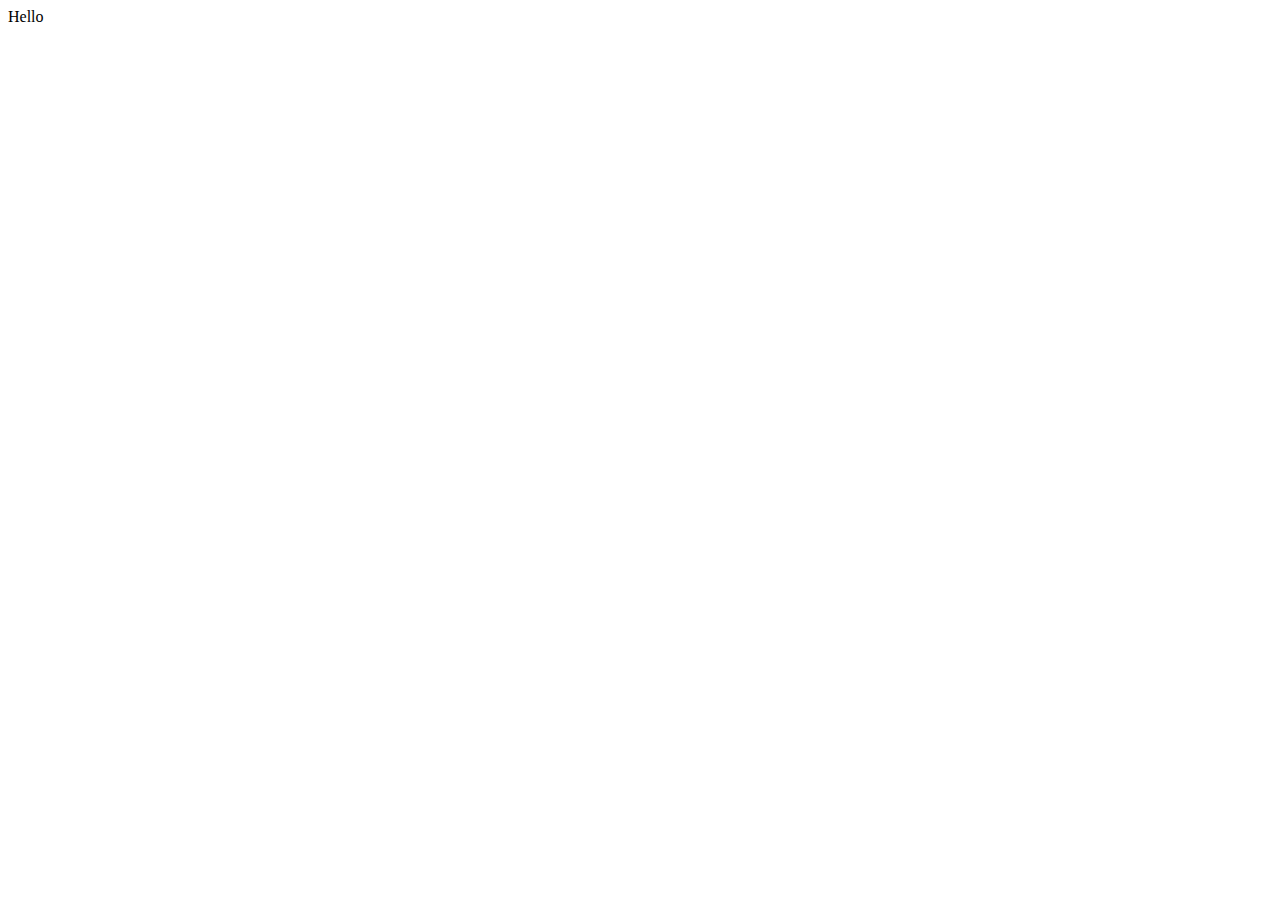
==== Week1/index.html @ 7816925a "Init project" ====
<!doctype html>
<html lang="en">
<head>
    <meta charset="UTF-8">
    <meta name="viewport"
          content="width=device-width, user-scalable=no, initial-scale=1.0, maximum-scale=1.0, minimum-scale=1.0">
    <meta http-equiv="X-UA-Compatible" content="ie=edge">
    <title>Weeek1</title>
</head>
<body>
    <div class="wrapper">Hello</div>

    <script src="js/script.js"></script>
</body>
</html>
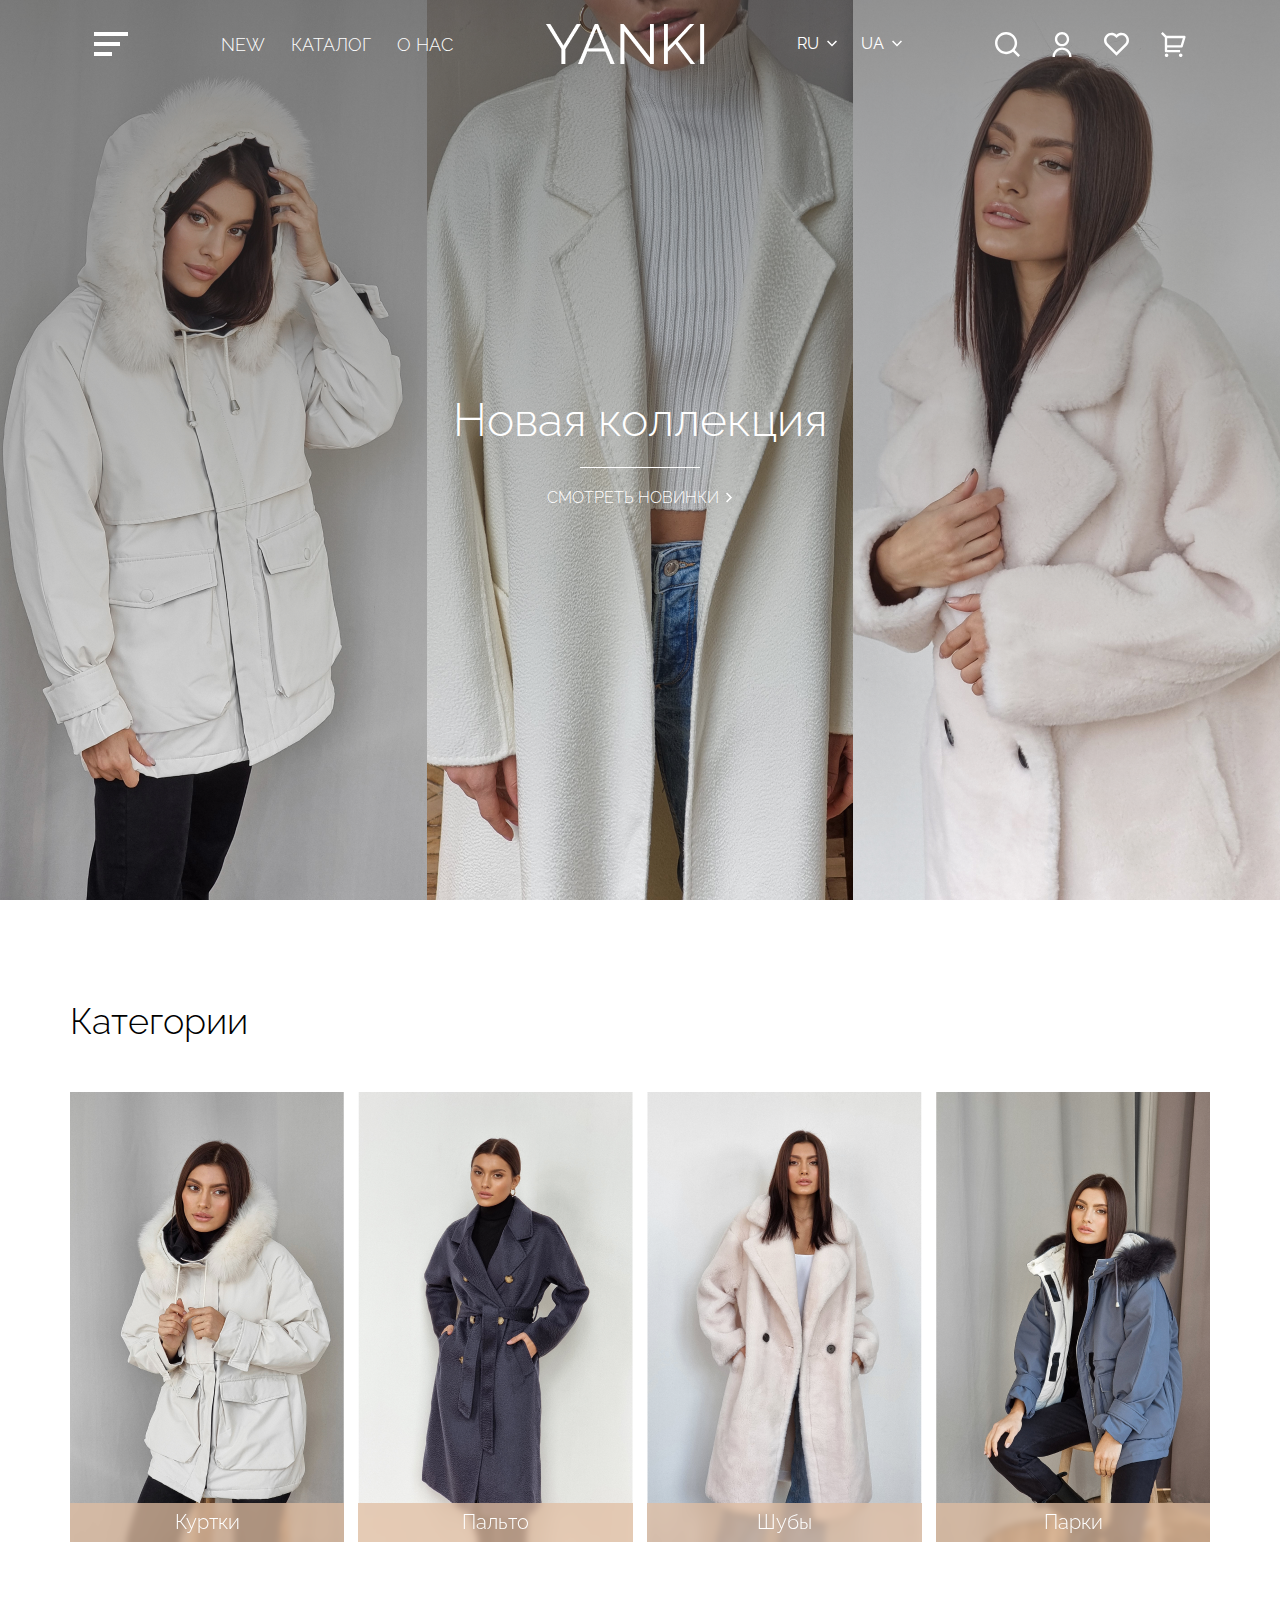
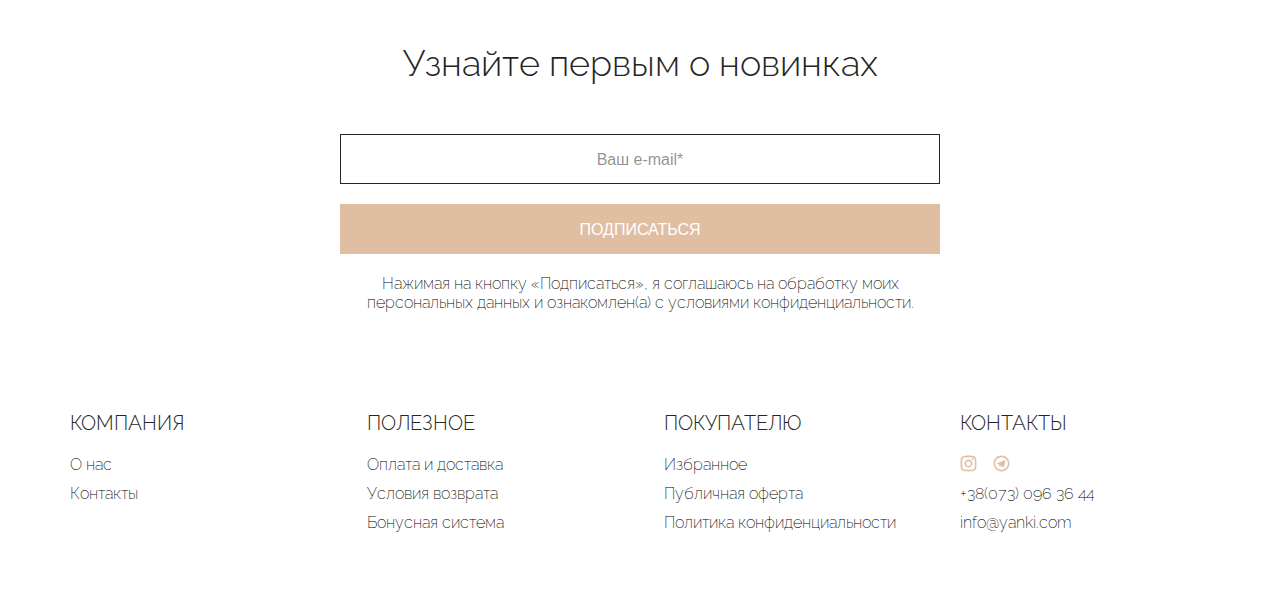
==== commit 59d24071: "Created main page" ====
--- a/Week1/index.html
+++ b/Week1/index.html
@@ -5,11 +5,116 @@
     <meta name="viewport"
           content="width=device-width, user-scalable=no, initial-scale=1.0, maximum-scale=1.0, minimum-scale=1.0">
     <meta http-equiv="X-UA-Compatible" content="ie=edge">
+    <link href='https://fonts.googleapis.com/css?family=Raleway:300' rel='stylesheet'>
+    <link rel="stylesheet" href="scss/style.css">
     <title>Weeek1</title>
 </head>
 <body>
-    <div class="wrapper">Hello</div>
-
+    <div class="wrapper">
+        <header class="header">
+            <div class="header__container _container">
+                <img src="img/menu-icon.svg" alt="icon">
+                <div class="header__container__catalog">
+                    <div class="header__container__catalog__item">NEW</div>
+                    <div class="header__container__catalog__item">КАТАЛОГ</div>
+                    <div class="header__container__catalog__item">О НАС</div>
+                </div>
+                <div class="header__container__logo">
+                    <img src="img/YANKI.png" alt="">
+                </div>
+                <div class="header__container__languages">
+                    <div class="header__container__languages__item select">
+                        <div class="select__text">RU</div>
+                        <img src="img/down-arrow.svg" class="select__svg" alt=""/>
+                    </div>
+                    <div class="header__container__languages__item select">
+                        <div class="select__text">UA</div>
+                        <img src="img/down-arrow.svg" class="select__svg" alt=""/>
+                    </div>
+                </div>
+                <div class="header__container__icons">
+                    <img src="img/search-icon.svg" alt="">
+                    <img src="img/person-icon.svg" alt="">
+                    <img src="img/heart-icon.svg" alt="">
+                    <img src="img/shop-icon.svg" alt="">
+                </div>
+            </div>
+        </header>
+        <main class="main">
+            <div class="main-block__image _ibg">
+                <img src="img/Yanki%20(51)%201.png" alt=""/>
+                <img src="img/Yanki%20(51)%202.png" alt=""/>
+                <img src="img/Yanki%20(51)%203.png" alt=""/>
+            </div>
+            <div class="main-block__preview _container">
+                <div class="main-block__preview__title">Новая коллекция</div>
+                <div class="main-block__preview__line"></div>
+                <div class="main-block__preview__subtitle">
+                    <div class="main-block__preview__subtitle__text">СМОТРЕТЬ НОВИНКИ</div>
+                    <img src="img/right-arrow.svg" alt="" class="main-block__preview__subtitle__icon"></img>
+                </div>
+            </div>
+            <div class="main-block__categories _container">
+                <div class="main-block__categories__title">Категории</div>
+                <div class="main-block__categories__photos">
+                    <div class="main-block__categories__photos__item">
+                        <img src="img/Rectangle%2011.png" class="main-block__categories__photos__item__photo"></img>
+                        <div class="main-block__categories__photos__item__subtitle">Куртки</div>
+                    </div>
+                    <div class="main-block__categories__photos__item">
+                        <img src="img/Rectangle%2010.png" class="main-block__categories__photos__item__photo"></img>
+                        <div class="main-block__categories__photos__item__subtitle">Пальто</div>
+                    </div>
+                    <div class="main-block__categories__photos__item">
+                        <img src="img/Rectangle%207.png" class="main-block__categories__photos__item__photo"></img>
+                        <div class="main-block__categories__photos__item__subtitle">Шубы</div>
+                    </div>
+                    <div class="main-block__categories__photos__item">
+                        <img src="img/Rectangle%209.png" class="main-block__categories__photos__item__photo"></img>
+                        <div class="main-block__categories__photos__item__subtitle">Парки</div>
+                    </div>
+                </div>
+            </div>
+            <div class="main-block__news _container">
+                <div class="main-block__news__title">Узнайте  первым о новинках</div>
+                <div class="main-block__news__control">
+                    <button class="main-block__news_control__button button__while">Ваш e-mail*</button>
+                    <button class="main-block__news_control__button button__orange">ПОДПИСАТЬСЯ</button>
+                </div>
+                <div class="main-block__news__subtitle">Нажимая на кнопку «Подписаться», я соглашаюсь на обработку моих персональных данных и ознакомлен(а) с условиями конфиденциальности.</div>
+            </div>
+        </main>
+        <footer class="footer _container">
+            <div class="footer__block">
+                <div class="footer__block_col">
+                    <div class="footer__block_col__title">КОМПАНИЯ</div>
+                    <div class="footer__block_col__content">О нас</div>
+                    <div class="footer__block_col__content">Контакты</div>
+                </div>
+                <div class="footer__block_col">
+                    <div class="footer__block_col__title">ПОЛЕЗНОЕ</div>
+                    <div class="footer__block_col__content">Оплата и доставка</div>
+                    <div class="footer__block_col__content">Условия возврата</div>
+                    <div class="footer__block_col__content">Бонусная система</div>
+                </div>
+                <div class="footer__block_col">
+                    <div class="footer__block_col__title">ПОКУПАТЕЛЮ</div>
+                    <div class="footer__block_col__content">Избранное</div>
+                    <div class="footer__block_col__content">Публичная оферта</div>
+                    <div class="footer__block_col__content">Политика конфиденциальности</div>
+                </div>
+                <div class="footer__block_col">
+                    <div class="footer__block_col__title">КОНТАКТЫ</div>
+                    <div class="footer__block_col__content">
+                        <img src="img/instagram.svg" class="footer__block_col__content__icon" alt=""/>
+                        <img src="img/telegram.svg" class="footer__block_col__content__icon" alt=""/>
+                    </div>
+                    <div class="footer__block_col__content">+38(073) 096 36 44</div>
+                    <div class="footer__block_col__content">info@yanki.com</div>
+                </div>
+            </div>
+        </footer>
+    </div>
     <script src="js/script.js"></script>
 </body>
 </html>--- a/Week1/scss/style.css
+++ b/Week1/scss/style.css
@@ -0,0 +1,238 @@
+*,
+*::before,
+*::after {
+  padding: 0;
+  margin: 0;
+  border: 0;
+  box-sizing: border-box;
+}
+
+a {
+  text-decoration: 0;
+}
+
+ul, ol, li {
+  list-style: none;
+}
+
+img {
+  vertical-align: top;
+}
+
+h1, h2, h3, h4, h5, h6 {
+  font-weight: inherit;
+  font-size: inherit;
+}
+
+html, body {
+  height: 100%;
+  line-height: 1;
+  font-size: 16px;
+  color: #000;
+  font-family: Raleway;
+}
+
+.wrapper {
+  min-height: 100%;
+  overflow: hidden;
+}
+
+._container {
+  max-width: 1140px;
+  margin: 0 auto;
+}
+
+.header {
+  position: absolute;
+  width: 100%;
+  left: 0;
+  right: 0;
+  z-index: 20;
+}
+.header__container {
+  min-height: 88px;
+  padding: 24px;
+  display: flex;
+  justify-content: space-between;
+  align-items: center;
+}
+.header__container__catalog {
+  display: flex;
+  gap: 26px;
+}
+.header__container__catalog__item {
+  font-weight: 300;
+  font-size: 18px;
+  line-height: 21px;
+  color: #FFFFFF;
+}
+.header__container__languages {
+  display: flex;
+  gap: 24px;
+}
+.header__container__icons {
+  display: flex;
+  gap: 32px;
+}
+
+.select {
+  display: flex;
+  color: #FFFFFF;
+}
+.select .select__text {
+  margin-right: 8px;
+}
+.main .main-block__image._ibg img {
+  width: 33.33%;
+  height: 900px;
+  object-fit: cover;
+}
+.main .main-block__image {
+  width: 100%;
+  display: flex;
+  position: absolute;
+  z-index: -1;
+}
+.main .main-block__preview {
+  position: relative;
+  color: #FFFFFF;
+  display: flex;
+  flex-direction: column;
+  align-items: center;
+  padding: 393px 0;
+}
+.main .main-block__preview__title {
+  font-style: normal;
+  font-weight: 300;
+  font-size: 46px;
+  line-height: 54px;
+  text-align: center;
+  padding-bottom: 20px;
+}
+.main .main-block__preview__line {
+  width: 120px;
+  height: 1px;
+  background: #FFFFFF;
+}
+.main .main-block__preview__subtitle {
+  display: flex;
+  gap: 7px;
+  padding-top: 20px;
+}
+.main .main-block__preview__subtitle__text {
+  font-weight: 300;
+  font-size: 16px;
+  line-height: 19px;
+  color: #FFFFFF;
+}
+.main-block__categories__title {
+  padding: 100px 0 50px 0;
+  font-weight: 300;
+  font-size: 36px;
+  line-height: 42px;
+}
+.main-block__categories__photos {
+  display: flex;
+  justify-content: space-between;
+}
+.main-block__categories__photos__item {
+  height: 450px;
+  position: relative;
+}
+.main-block__categories__photos__item__subtitle {
+  position: absolute;
+  bottom: 0;
+  background: rgba(224, 190, 162, 0.75);
+  backdrop-filter: blur(3px);
+  color: #FFFFFF;
+  text-align: center;
+  padding: 8px;
+  font-weight: 300;
+  font-size: 20px;
+  line-height: 23px;
+  width: 100%;
+}
+
+.main-block__news {
+  padding-top: 100px;
+  width: 600px;
+}
+.main-block__news__title {
+  padding-bottom: 50px;
+  text-align: center;
+  width: 100%;
+  font-weight: 300;
+  font-size: 36px;
+  line-height: 42px;
+  color: #252525;
+}
+.main-block__news__control {
+  display: flex;
+  flex-direction: column;
+  gap: 20px;
+}
+.main-block__news__subtitle {
+  padding-top: 20px;
+  padding-bottom: 100px;
+  font-weight: 200;
+  font-size: 16px;
+  line-height: 19px;
+  text-align: center;
+}
+
+.button__while {
+  width: 100%;
+  background: transparent;
+  border: 0.5px solid #252525;
+  box-sizing: border-box;
+  height: 50px;
+  font-weight: 200;
+  font-size: 16px;
+  line-height: 19px;
+  text-align: center;
+  color: rgba(37, 37, 37, 0.5);
+  cursor: pointer;
+}
+
+.button__orange {
+  background: #E0BEA2;
+  width: 100%;
+  box-sizing: border-box;
+  height: 50px;
+  font-weight: 200;
+  font-size: 16px;
+  line-height: 19px;
+  text-align: center;
+  color: #FFFFFF;
+  cursor: pointer;
+}
+
+.footer {
+  padding-bottom: 74px;
+}
+.footer__block {
+  width: 100%;
+  display: flex;
+  gap: 47px;
+}
+.footer__block_col {
+  width: 250px;
+}
+.footer__block_col__title {
+  font-weight: 300;
+  font-size: 20px;
+  line-height: 23px;
+  color: #252525;
+  padding-bottom: 20px;
+}
+.footer__block_col__content {
+  padding-bottom: 10px;
+  font-weight: 200;
+  font-size: 16px;
+  line-height: 19px;
+}
+.footer__block_col__content__icon {
+  padding-right: 12px;
+}
+
+/*# sourceMappingURL=style.css.map */
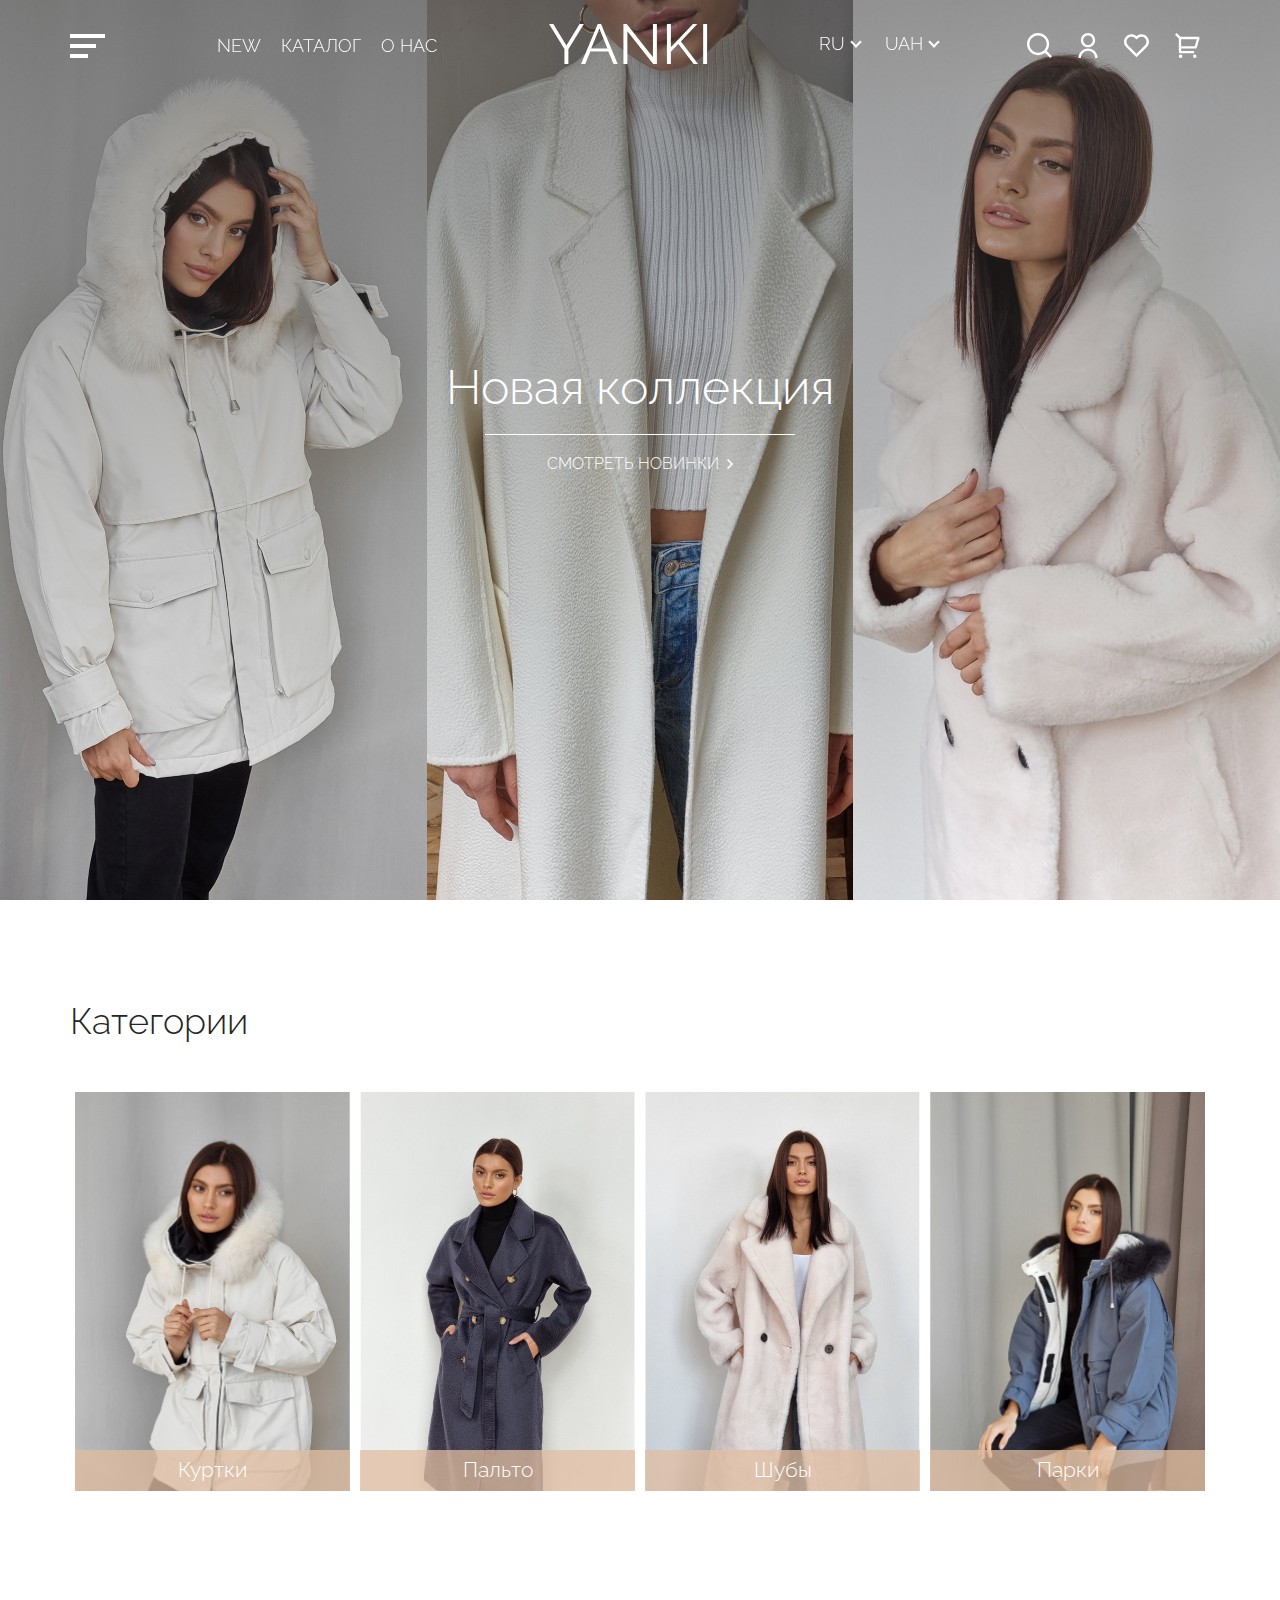
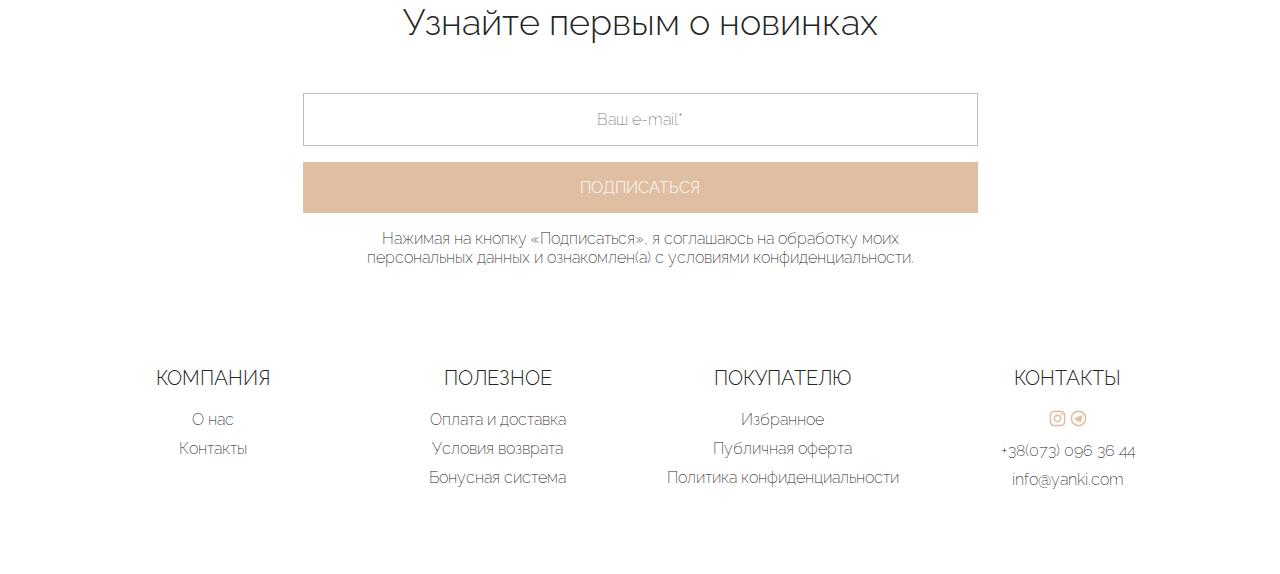
==== commit 3b200ed7: "Added new version the main page" ====
--- a/Week1/index.html
+++ b/Week1/index.html
@@ -1,120 +1,311 @@
 <!doctype html>
 <html lang="en">
 <head>
-    <meta charset="UTF-8">
-    <meta name="viewport"
-          content="width=device-width, user-scalable=no, initial-scale=1.0, maximum-scale=1.0, minimum-scale=1.0">
-    <meta http-equiv="X-UA-Compatible" content="ie=edge">
-    <link href='https://fonts.googleapis.com/css?family=Raleway:300' rel='stylesheet'>
-    <link rel="stylesheet" href="scss/style.css">
-    <title>Weeek1</title>
+  <meta charset="UTF-8">
+  <meta name="viewport"
+        content="width=device-width, user-scalable=no, initial-scale=1.0, maximum-scale=1.0, minimum-scale=1.0">
+  <meta http-equiv="X-UA-Compatible" content="ie=edge">
+  <link href='https://fonts.googleapis.com/css?family=Raleway:300' rel='stylesheet'>
+  <link rel="stylesheet" href="scss/style.css">
+  <title>Main</title>
 </head>
 <body>
-    <div class="wrapper">
-        <header class="header">
-            <div class="header__container _container">
-                <img src="img/menu-icon.svg" alt="icon">
-                <div class="header__container__catalog">
-                    <div class="header__container__catalog__item">NEW</div>
-                    <div class="header__container__catalog__item">КАТАЛОГ</div>
-                    <div class="header__container__catalog__item">О НАС</div>
-                </div>
-                <div class="header__container__logo">
-                    <img src="img/YANKI.png" alt="">
-                </div>
-                <div class="header__container__languages">
-                    <div class="header__container__languages__item select">
-                        <div class="select__text">RU</div>
-                        <img src="img/down-arrow.svg" class="select__svg" alt=""/>
+  <div class="wrapper">
+    <header class="header">
+      <nav class="header__nav">
+        <div class="container">
+          <div class="header__row">
+            <div class="header__item header__row">
+              <div class="header__burger header__burger_white"><span></span></div>
+              <div class="header__menu">
+                <div class="container">
+                  <ul class="header__list">
+                    <li>
+                      <a href="">ОПЛАТА И ДОСТАВКА</a>
+                    </li>
+                    <li>
+                      <a href="">УСЛОВИЯ ВОЗВРАТА</a>
+                    </li>
+                    <li>
+                      <a href="">КОНТАКТЫ</a>
+                    </li>
+                  </ul>
+                </div>
+              </div>
+              <div class="header__menu_mobile">
+                <div class="container">
+                  <ul class="header__list">
+                    <li>
+                      <div class="header__row">
+                        <div class="header__search">
+                          <form action="">
+                            <label>
+                              <input type="text" placeholder="Введите ваш запрос">
+                            </label>
+                          </form>
+                        </div>
+                        <div class="header__drops">
+                          <div class="dropdown__row">
+                            <div class="dropdown black">
+                              <ul class="dropdown__list">
+                                <li class="dropdown__active">RU</li>
+                                <li>UA</li>
+                                <li>EN</li>
+                              </ul>
+                            </div>
+                          </div>
+                        </div>
+                      </div>
+                    </li>
+                    <li>
+                      <a href="">
+                        <div class="header__center">
+                          <svg width="16" height="20" viewBox="0 0 16 20" fill="none" xmlns="http://www.w3.org/2000/svg">
+                            <path d="M0 20C0 17.9793 0.802719 16.0414 2.23157 14.6125C3.66042 13.1837 5.59835 12.381 7.61905 12.381C9.63974 12.381 11.5777 13.1837 13.0065 14.6125C14.4354 16.0414 15.2381 17.9793 15.2381 20H13.3333C13.3333 18.4845 12.7313 17.031 11.6597 15.9594C10.588 14.8878 9.13457 14.2857 7.61905 14.2857C6.10352 14.2857 4.65007 14.8878 3.57844 15.9594C2.5068 17.031 1.90476 18.4845 1.90476 20H0ZM7.61905 11.4286C4.4619 11.4286 1.90476 8.87143 1.90476 5.71429C1.90476 2.55714 4.4619 0 7.61905 0C10.7762 0 13.3333 2.55714 13.3333 5.71429C13.3333 8.87143 10.7762 11.4286 7.61905 11.4286ZM7.61905 9.52381C9.72381 9.52381 11.4286 7.81905 11.4286 5.71429C11.4286 3.60952 9.72381 1.90476 7.61905 1.90476C5.51428 1.90476 3.80952 3.60952 3.80952 5.71429C3.80952 7.81905 5.51428 9.52381 7.61905 9.52381Z" fill="#E0BEA2"/>
+                          </svg>
+                          <span>ЛИЧНЫЙ КАБИНЕТ</span>
+                        </div>
+                      </a>
+                    </li>
+                    <li>
+                      <a href="">NEW</a>
+                    </li>
+                    <li>
+                      <a href="catalog.html">КАТАЛОГ</a>
+                    </li>
+                    <li>
+                      <a href="">О НАС</a>
+                    </li>
+                    <li>
+                      <a href="">УСЛОВИЯ ВОЗВРАТА</a>
+                    </li>
+                    <li>
+                      <a href="">КОНТАКТЫ</a>
+                    </li>
+                  </ul>
+                  <div class="header__contacts">
+                    <div class="header__contact">
+                      <svg width="17" height="17" viewBox="0 0 17 17" fill="none" xmlns="http://www.w3.org/2000/svg">
+                        <path d="M8.50016 6.12492C7.87027 6.12492 7.26618 6.37514 6.82078 6.82054C6.37539 7.26594 6.12516 7.87003 6.12516 8.49992C6.12516 9.12981 6.37539 9.7339 6.82078 10.1793C7.26618 10.6247 7.87027 10.8749 8.50016 10.8749C9.13005 10.8749 9.73414 10.6247 10.1795 10.1793C10.6249 9.7339 10.8752 9.12981 10.8752 8.49992C10.8752 7.87003 10.6249 7.26594 10.1795 6.82054C9.73414 6.37514 9.13005 6.12492 8.50016 6.12492ZM8.50016 4.54159C9.54998 4.54159 10.5568 4.95862 11.2991 5.70095C12.0415 6.44329 12.4585 7.4501 12.4585 8.49992C12.4585 9.54974 12.0415 10.5566 11.2991 11.2989C10.5568 12.0412 9.54998 12.4583 8.50016 12.4583C7.45035 12.4583 6.44353 12.0412 5.7012 11.2989C4.95887 10.5566 4.54183 9.54974 4.54183 8.49992C4.54183 7.4501 4.95887 6.44329 5.7012 5.70095C6.44353 4.95862 7.45035 4.54159 8.50016 4.54159ZM13.646 4.34367C13.646 4.60612 13.5417 4.85783 13.3562 5.04341C13.1706 5.22899 12.9189 5.33325 12.6564 5.33325C12.394 5.33325 12.1423 5.22899 11.9567 5.04341C11.7711 4.85783 11.6668 4.60612 11.6668 4.34367C11.6668 4.08122 11.7711 3.82951 11.9567 3.64393C12.1423 3.45834 12.394 3.35409 12.6564 3.35409C12.9189 3.35409 13.1706 3.45834 13.3562 3.64393C13.5417 3.82951 13.646 4.08122 13.646 4.34367ZM8.50016 2.16659C6.54158 2.16659 6.22175 2.17213 5.31054 2.2125C4.68987 2.24179 4.27345 2.32492 3.88712 2.47534C3.54354 2.60834 3.29575 2.76746 3.03212 3.03188C2.78434 3.27128 2.59382 3.56355 2.47479 3.88688C2.32437 4.27479 2.24125 4.69042 2.21275 5.31029C2.17158 6.18429 2.16683 6.48988 2.16683 8.49992C2.16683 10.4585 2.17237 10.7783 2.21275 11.6895C2.24204 12.3094 2.32516 12.7266 2.47479 13.1122C2.60937 13.4565 2.7677 13.7043 3.03054 13.9672C3.29733 14.2332 3.54512 14.3923 3.88554 14.5237C4.27662 14.6749 4.69304 14.7588 5.31054 14.7873C6.18454 14.8285 6.49012 14.8333 8.50016 14.8333C10.4587 14.8333 10.7786 14.8277 11.6898 14.7873C12.3089 14.758 12.7261 14.6749 13.1124 14.5253C13.4552 14.3915 13.7046 14.2324 13.9674 13.9695C14.2342 13.7028 14.3933 13.455 14.5247 13.1145C14.6752 12.7243 14.7591 12.307 14.7876 11.6895C14.8287 10.8155 14.8335 10.51 14.8335 8.49992C14.8335 6.54134 14.828 6.2215 14.7876 5.31029C14.7583 4.69121 14.6752 4.27321 14.5247 3.88688C14.4054 3.56388 14.2153 3.27172 13.9682 3.03188C13.7289 2.78396 13.4366 2.59343 13.1132 2.47454C12.7253 2.32413 12.3089 2.241 11.6898 2.2125C10.8158 2.17134 10.5102 2.16659 8.50016 2.16659ZM8.50016 0.583252C10.6511 0.583252 10.9195 0.591169 11.7634 0.630752C12.6065 0.670335 13.1805 0.802544 13.6856 0.998877C14.2081 1.19996 14.6482 1.47229 15.0884 1.91167C15.491 2.30742 15.8025 2.78613 16.0012 3.3145C16.1967 3.81879 16.3297 4.39354 16.3693 5.23667C16.4065 6.08059 16.4168 6.34896 16.4168 8.49992C16.4168 10.6509 16.4089 10.9193 16.3693 11.7632C16.3297 12.6063 16.1967 13.1803 16.0012 13.6853C15.803 14.214 15.4915 14.6928 15.0884 15.0882C14.6926 15.4906 14.2139 15.8021 13.6856 16.001C13.1813 16.1965 12.6065 16.3295 11.7634 16.3691C10.9195 16.4063 10.6511 16.4166 8.50016 16.4166C6.34921 16.4166 6.08083 16.4087 5.23691 16.3691C4.39379 16.3295 3.81983 16.1965 3.31475 16.001C2.78617 15.8026 2.30737 15.4911 1.91191 15.0882C1.50928 14.6925 1.19778 14.2137 0.999121 13.6853C0.802788 13.181 0.670579 12.6063 0.630996 11.7632C0.593788 10.9193 0.583496 10.6509 0.583496 8.49992C0.583496 6.34896 0.591413 6.08059 0.630996 5.23667C0.670579 4.39275 0.802788 3.81959 0.999121 3.3145C1.19722 2.78581 1.5088 2.30696 1.91191 1.91167C2.30749 1.50889 2.78625 1.19737 3.31475 0.998877C3.81983 0.802544 4.393 0.670335 5.23691 0.630752C6.08083 0.593544 6.34921 0.583252 8.50016 0.583252Z" fill="#E0BEA2"/>
+                      </svg>
+                      <svg width="17" height="17" viewBox="0 0 17 17" fill="none" xmlns="http://www.w3.org/2000/svg">
+                        <path d="M8.49968 14.8335C10.1794 14.8335 11.7903 14.1662 12.978 12.9785C14.1657 11.7908 14.833 10.1799 14.833 8.50016C14.833 6.82046 14.1657 5.20955 12.978 4.02182C11.7903 2.83409 10.1794 2.16683 8.49968 2.16683C6.81997 2.16683 5.20906 2.83409 4.02133 4.02182C2.8336 5.20955 2.16634 6.82046 2.16634 8.50016C2.16634 10.1799 2.8336 11.7908 4.02133 12.9785C5.20906 14.1662 6.81997 14.8335 8.49968 14.8335ZM8.49968 16.4168C4.1273 16.4168 0.583008 12.8725 0.583008 8.50016C0.583008 4.12779 4.1273 0.583496 8.49968 0.583496C12.8721 0.583496 16.4163 4.12779 16.4163 8.50016C16.4163 12.8725 12.8721 16.4168 8.49968 16.4168ZM6.03759 9.42641L4.06001 8.8097C3.63251 8.67908 3.63013 8.38458 4.1558 8.1732L11.8611 5.19654C12.3084 5.01446 12.5617 5.24483 12.4168 5.82195L11.1051 12.0128C11.0132 12.4537 10.748 12.559 10.3799 12.3556L8.36034 10.8609L7.41905 11.7697C7.32247 11.8632 7.24409 11.9431 7.09526 11.9629C6.94722 11.9835 6.8253 11.9392 6.73584 11.6937L6.04709 9.42087L6.03759 9.42641Z" fill="#E0BEA2"/>
+                      </svg>
+
                     </div>
-                    <div class="header__container__languages__item select">
-                        <div class="select__text">UA</div>
-                        <img src="img/down-arrow.svg" class="select__svg" alt=""/>
+                    <div class="header__contact">+38(073) 096 36 44</div>
+                    <div class="header__contact">info@yanki.com</div>
+                  </div>
+                </div>
+              </div>
+              <div class="header__item header__drops header__text header__show pointer">
+                <div class="dropdown__row">
+                  <div class="dropdown white">
+                    <ul class="dropdown__list">
+                      <li class="dropdown__active">RU</li>
+                      <li>UA</li>
+                      <li>EN</li>
+                    </ul>
+                  </div>
+                </div>
+              </div>
+            </div>
+            <div class="header__item header__row header__hide">
+              <div class="header__item header__text">
+                <a class="header__link" href="">NEW</a>
+              </div>
+              <div class="header__item header__text">
+                <a class="header__link" href="catalog.html">Каталог</a>
+              </div>
+              <div class="header__item header__text">
+                <a class="header__link" href="">О нас</a>
+              </div>
+            </div>
+            <div class="header__item">
+              <svg width="159" height="40" viewBox="0 0 159 40" fill="none" xmlns="http://www.w3.org/2000/svg">
+                <path d="M4.33803 0L17.4085 21.5211L30.5915 0H34.8732L19.3803 25.1268V40H15.4366V25.0141L0 0H4.33803Z" fill="white"/>
+                <path d="M48.7474 0H52.0713L68.691 40H64.522L59.3389 27.493H41.3671L36.2403 40H32.015L48.7474 0ZM58.4375 24.3944L50.3812 4.61972L42.2121 24.3944H58.4375Z" fill="white"/>
+                <path d="M78.3688 7.26761V40H74.4252V0H77.6928L103.946 33.3521V0.0563369H107.89V40H104.228L78.3688 7.26761Z" fill="white"/>
+                <path d="M117.944 40V0.0563369H121.888V23.2676L143.916 0H148.254L131.916 17.5775L149.099 40H144.648L129.381 19.9437L121.888 27.7183V40H117.944Z" fill="white"/>
+                <path d="M154.146 40V0H158.089V40H154.146Z" fill="white"/>
+              </svg>
+            </div>
+            <div class="header__item header__hide">
+              <div class="header__row">
+                <div class="header__item header__drops header__text pointer">
+                  <div class="dropdown__row">
+                    <div class="dropdown white">
+                      <ul class="dropdown__list">
+                        <li class="dropdown__active">RU</li>
+                        <li>UA</li>
+                        <li>EN</li>
+                      </ul>
                     </div>
-                </div>
-                <div class="header__container__icons">
-                    <img src="img/search-icon.svg" alt="">
-                    <img src="img/person-icon.svg" alt="">
-                    <img src="img/heart-icon.svg" alt="">
-                    <img src="img/shop-icon.svg" alt="">
-                </div>
-            </div>
-        </header>
-        <main class="main">
-            <div class="main-block__image _ibg">
-                <img src="img/Yanki%20(51)%201.png" alt=""/>
-                <img src="img/Yanki%20(51)%202.png" alt=""/>
-                <img src="img/Yanki%20(51)%203.png" alt=""/>
-            </div>
-            <div class="main-block__preview _container">
-                <div class="main-block__preview__title">Новая коллекция</div>
-                <div class="main-block__preview__line"></div>
-                <div class="main-block__preview__subtitle">
-                    <div class="main-block__preview__subtitle__text">СМОТРЕТЬ НОВИНКИ</div>
-                    <img src="img/right-arrow.svg" alt="" class="main-block__preview__subtitle__icon"></img>
-                </div>
-            </div>
-            <div class="main-block__categories _container">
-                <div class="main-block__categories__title">Категории</div>
-                <div class="main-block__categories__photos">
-                    <div class="main-block__categories__photos__item">
-                        <img src="img/Rectangle%2011.png" class="main-block__categories__photos__item__photo"></img>
-                        <div class="main-block__categories__photos__item__subtitle">Куртки</div>
+                    <div class="dropdown white">
+                      <ul class="dropdown__list">
+                        <li class="dropdown__active">UAH</li>
+                        <li>USD</li>
+                        <li>EUR</li>
+                      </ul>
                     </div>
-                    <div class="main-block__categories__photos__item">
-                        <img src="img/Rectangle%2010.png" class="main-block__categories__photos__item__photo"></img>
-                        <div class="main-block__categories__photos__item__subtitle">Пальто</div>
-                    </div>
-                    <div class="main-block__categories__photos__item">
-                        <img src="img/Rectangle%207.png" class="main-block__categories__photos__item__photo"></img>
-                        <div class="main-block__categories__photos__item__subtitle">Шубы</div>
-                    </div>
-                    <div class="main-block__categories__photos__item">
-                        <img src="img/Rectangle%209.png" class="main-block__categories__photos__item__photo"></img>
-                        <div class="main-block__categories__photos__item__subtitle">Парки</div>
-                    </div>
-                </div>
-            </div>
-            <div class="main-block__news _container">
-                <div class="main-block__news__title">Узнайте  первым о новинках</div>
-                <div class="main-block__news__control">
-                    <button class="main-block__news_control__button button__while">Ваш e-mail*</button>
-                    <button class="main-block__news_control__button button__orange">ПОДПИСАТЬСЯ</button>
-                </div>
-                <div class="main-block__news__subtitle">Нажимая на кнопку «Подписаться», я соглашаюсь на обработку моих персональных данных и ознакомлен(а) с условиями конфиденциальности.</div>
-            </div>
-        </main>
-        <footer class="footer _container">
-            <div class="footer__block">
-                <div class="footer__block_col">
-                    <div class="footer__block_col__title">КОМПАНИЯ</div>
-                    <div class="footer__block_col__content">О нас</div>
-                    <div class="footer__block_col__content">Контакты</div>
-                </div>
-                <div class="footer__block_col">
-                    <div class="footer__block_col__title">ПОЛЕЗНОЕ</div>
-                    <div class="footer__block_col__content">Оплата и доставка</div>
-                    <div class="footer__block_col__content">Условия возврата</div>
-                    <div class="footer__block_col__content">Бонусная система</div>
-                </div>
-                <div class="footer__block_col">
-                    <div class="footer__block_col__title">ПОКУПАТЕЛЮ</div>
-                    <div class="footer__block_col__content">Избранное</div>
-                    <div class="footer__block_col__content">Публичная оферта</div>
-                    <div class="footer__block_col__content">Политика конфиденциальности</div>
-                </div>
-                <div class="footer__block_col">
-                    <div class="footer__block_col__title">КОНТАКТЫ</div>
-                    <div class="footer__block_col__content">
-                        <img src="img/instagram.svg" class="footer__block_col__content__icon" alt=""/>
-                        <img src="img/telegram.svg" class="footer__block_col__content__icon" alt=""/>
-                    </div>
-                    <div class="footer__block_col__content">+38(073) 096 36 44</div>
-                    <div class="footer__block_col__content">info@yanki.com</div>
-                </div>
-            </div>
-        </footer>
-    </div>
-    <script src="js/script.js"></script>
+                  </div>
+                </div>
+              </div>
+            </div>
+            <div class="header__item">
+              <div class="header__row">
+                <div class="header__item header__hide header__text pointer">
+                  <svg width="25" height="25" viewBox="0 0 25 25" fill="none" xmlns="http://www.w3.org/2000/svg">
+                    <path d="M19.729 17.9888L25 23.2586L23.2586 25L17.9888 19.729C16.028 21.3009 13.5892 22.1558 11.0761 22.1522C4.9621 22.1522 0 17.1901 0 11.0761C0 4.9621 4.9621 0 11.0761 0C17.1901 0 22.1522 4.9621 22.1522 11.0761C22.1558 13.5892 21.3009 16.028 19.729 17.9888ZM17.2603 17.0757C18.8221 15.4695 19.6944 13.3165 19.6909 11.0761C19.6909 6.31584 15.8351 2.46136 11.0761 2.46136C6.31584 2.46136 2.46136 6.31584 2.46136 11.0761C2.46136 15.8351 6.31584 19.6909 11.0761 19.6909C13.3165 19.6944 15.4695 18.8221 17.0757 17.2603L17.2603 17.0757Z" fill="white"/>
+                  </svg>
+                </div>
+                <div class="header__item header__hide header__text pointer">
+                  <svg width="20" height="25" viewBox="0 0 20 25" fill="none" xmlns="http://www.w3.org/2000/svg">
+                    <path d="M0.5 25C0.5 22.4741 1.5034 20.0517 3.28946 18.2656C5.07552 16.4796 7.49794 15.4762 10.0238 15.4762C12.5497 15.4762 14.9721 16.4796 16.7582 18.2656C18.5442 20.0517 19.5476 22.4741 19.5476 25H17.1667C17.1667 23.1056 16.4141 21.2888 15.0746 19.9492C13.735 18.6097 11.9182 17.8571 10.0238 17.8571C8.1294 17.8571 6.31259 18.6097 4.97305 19.9492C3.6335 21.2888 2.88095 23.1056 2.88095 25H0.5ZM10.0238 14.2857C6.07738 14.2857 2.88095 11.0893 2.88095 7.14286C2.88095 3.19643 6.07738 0 10.0238 0C13.9702 0 17.1667 3.19643 17.1667 7.14286C17.1667 11.0893 13.9702 14.2857 10.0238 14.2857ZM10.0238 11.9048C12.6548 11.9048 14.7857 9.77381 14.7857 7.14286C14.7857 4.5119 12.6548 2.38095 10.0238 2.38095C7.39286 2.38095 5.2619 4.5119 5.2619 7.14286C5.2619 9.77381 7.39286 11.9048 10.0238 11.9048Z" fill="white"/>
+                  </svg>
+                </div>
+                <div class="header__item header__text pointer">
+                  <svg width="25" height="24" viewBox="0 0 25 24" fill="none" xmlns="http://www.w3.org/2000/svg">
+                    <path d="M12.501 2.16119C15.4372 -0.475012 19.9746 -0.387513 22.8033 2.44618C25.6308 5.28113 25.7283 9.79605 23.0983 12.741L12.4985 23.3558L1.90122 12.741C-0.728729 9.79605 -0.62998 5.27363 2.19622 2.44618C5.02741 -0.383763 9.55608 -0.478762 12.501 2.16119ZM21.0334 4.2124C19.1584 2.33494 16.1335 2.25869 14.171 4.02115L12.5023 5.51863L10.8323 4.0224C8.86359 2.25744 5.8449 2.33494 3.96493 4.2149C2.10247 6.07737 2.00872 9.05856 3.72494 11.0285L12.4998 19.8171L21.2746 11.0298C22.9921 9.05856 22.8983 6.08112 21.0334 4.2124Z" fill="white"/>
+                  </svg>
+                </div>
+                <div class="header__item header__text pointer">
+                  <svg width="25" height="25" viewBox="0 0 25 25" fill="none" xmlns="http://www.w3.org/2000/svg">
+                    <path d="M3.81655 5.48063L0 1.66525L1.66525 0L5.48063 3.81655H23.4183C23.6017 3.81654 23.7826 3.85941 23.9466 3.94173C24.1105 4.02406 24.2529 4.14356 24.3624 4.2907C24.4719 4.43785 24.5456 4.60856 24.5774 4.78921C24.6092 4.96986 24.5984 5.15545 24.5457 5.33117L21.7213 14.746C21.6486 14.9886 21.4997 15.2012 21.2966 15.3524C21.0935 15.5035 20.847 15.5852 20.5938 15.5851H6.17027V17.9389H19.1157V20.2926H4.99341C4.68129 20.2926 4.38195 20.1686 4.16125 19.9479C3.94054 19.7272 3.81655 19.4278 3.81655 19.1157V5.48063ZM6.17027 6.17027V13.2314H19.7183L21.8366 6.17027H6.17027ZM5.58184 25C5.11366 25 4.66465 24.814 4.33359 24.483C4.00254 24.1519 3.81655 23.7029 3.81655 23.2347C3.81655 22.7665 4.00254 22.3175 4.33359 21.9865C4.66465 21.6554 5.11366 21.4694 5.58184 21.4694C6.05002 21.4694 6.49903 21.6554 6.83009 21.9865C7.16114 22.3175 7.34713 22.7665 7.34713 23.2347C7.34713 23.7029 7.16114 24.1519 6.83009 24.483C6.49903 24.814 6.05002 25 5.58184 25ZM19.7041 25C19.236 25 18.7869 24.814 18.4559 24.483C18.1248 24.1519 17.9388 23.7029 17.9388 23.2347C17.9388 22.7665 18.1248 22.3175 18.4559 21.9865C18.7869 21.6554 19.236 21.4694 19.7041 21.4694C20.1723 21.4694 20.6213 21.6554 20.9524 21.9865C21.2834 22.3175 21.4694 22.7665 21.4694 23.2347C21.4694 23.7029 21.2834 24.1519 20.9524 24.483C20.6213 24.814 20.1723 25 19.7041 25Z" fill="white"/>
+                  </svg>
+                </div>
+              </div>
+            </div>
+          </div>
+        </div>
+      </nav>
+    </header>
+
+    <main class="main">
+      <div class="preview">
+        <div class="preview__imgs">
+          <div class="preview__img">
+            <img src="img/Yanki%20(51)%201.png" alt="">
+          </div>
+          <div class="preview__img preview__img_2">
+            <img src="img/Yanki%20(51)%202.png" alt="">
+          </div>
+          <div class="preview__img preview__img_3">
+            <img src="img/Yanki%20(51)%203.png" alt="">
+          </div>
+        </div>
+        <div class="preview__text">
+          <div>
+            <div class="preview__title">Новая коллекция</div>
+            <div class="preview__subtitle">
+              Смотреть Новинки
+              <svg width="7" height="10" viewBox="0 0 7 10" fill="none" xmlns="http://www.w3.org/2000/svg">
+                <path d="M3.88906 5L0 1.11094L1.11094 0L6.11094 5L1.11094 10L0 8.88906L3.88906 5Z" fill="white"/>
+              </svg>
+            </div>
+          </div>
+        </div>
+      </div>
+
+      <div class="category">
+        <div class="container">
+          <div class="category__title">Категории</div>
+          <div class="category__row">
+            <a href="" class="category__item">
+              <img src="img/Rectangle%2011.png" alt="">
+              <span class="category__label">Куртки</span>
+            </a>
+            <a href="" class="category__item">
+              <img src="img/Rectangle%2010.png" alt="">
+              <span class="category__label">Пальто</span>
+            </a>
+            <a href="" class="category__item category__item_3">
+              <img src="img/Rectangle%207.png" alt="">
+              <span class="category__label">Шубы</span>
+            </a>
+            <a href="" class="category__item category__item_4">
+              <img src="img/Rectangle%209.png" alt="">
+              <span class="category__label">Парки</span>
+            </a>
+          </div>
+        </div>
+      </div>
+
+      <div class="news">
+        <div class="news__title">Узнайте  первым о новинках</div>
+        <form action="" method="post" class="news__form">
+          <input class="news__input" type="email" placeholder="Ваш e-mail*">
+          <input class="news__submit" type="submit" value="ПОДПИСАТЬСЯ">
+        </form>
+        <div class="news__subtitle">Нажимая на кнопку «Подписаться», я соглашаюсь на обработку моих персональных данных и ознакомлен(а) с условиями конфиденциальности.</div>
+      </div>
+    </main>
+
+    <footer class="footer">
+      <div class="container">
+        <div class="footer__row">
+          <div class="footer__item">
+            <div class="footer__title">
+              <span>КОМПАНИЯ</span>
+              <div class="footer__arrow pointer"></div>
+            </div>
+            <div class="footer__links">
+              <a href="" class="footer__link">О нас</a>
+              <a href="" class="footer__link">Контакты</a>
+            </div>
+            <div class="footer__arrow pointer"></div>
+          </div>
+          <div class="footer__item">
+            <div class="footer__title">
+              <span>ПОЛЕЗНОЕ</span>
+              <div class="footer__arrow pointer"></div>
+            </div>
+            <div class="footer__links">
+              <a href="" class="footer__link">Оплата и доставка</a>
+              <a href="" class="footer__link">Условия возврата</a>
+              <a href="" class="footer__link">Бонусная система</a>
+            </div>
+          </div>
+          <div class="footer__item">
+            <div class="footer__title">
+              <span>ПОКУПАТЕЛЮ</span>
+              <div class="footer__arrow pointer"></div>
+            </div>
+            <div class="footer__links">
+              <a href="" class="footer__link">Избранное</a>
+              <a href="" class="footer__link">Публичная оферта</a>
+              <a href="" class="footer__link">Политика конфиденциальности</a>
+            </div>
+          </div>
+          <div class="footer__item">
+            <div class="footer__title">
+              <span>КОНТАКТЫ</span>
+              <div class="footer__arrow pointer"></div>
+            </div>
+            <div class="footer__links ">
+              <a href="" class="footer__link">
+                <svg width="17" height="17" viewBox="0 0 17 17" fill="none"
+                     xmlns="http://www.w3.org/2000/svg">
+                  <path d="M8.49968 6.125C7.86979 6.125 7.2657 6.37522 6.8203 6.82062C6.3749 7.26602 6.12467 7.87011 6.12467 8.5C6.12467 9.12989 6.3749 9.73398 6.8203 10.1794C7.2657 10.6248 7.86979 10.875 8.49968 10.875C9.12956 10.875 9.73365 10.6248 10.1791 10.1794C10.6245 9.73398 10.8747 9.12989 10.8747 8.5C10.8747 7.87011 10.6245 7.26602 10.1791 6.82062C9.73365 6.37522 9.12956 6.125 8.49968 6.125ZM8.49968 4.54167C9.54949 4.54167 10.5563 4.9587 11.2986 5.70104C12.041 6.44337 12.458 7.45018 12.458 8.5C12.458 9.54982 12.041 10.5566 11.2986 11.299C10.5563 12.0413 9.54949 12.4583 8.49968 12.4583C7.44986 12.4583 6.44304 12.0413 5.70071 11.299C4.95838 10.5566 4.54134 9.54982 4.54134 8.5C4.54134 7.45018 4.95838 6.44337 5.70071 5.70104C6.44304 4.9587 7.44986 4.54167 8.49968 4.54167ZM13.6455 4.34375C13.6455 4.6062 13.5413 4.85791 13.3557 5.04349C13.1701 5.22907 12.9184 5.33333 12.6559 5.33333C12.3935 5.33333 12.1418 5.22907 11.9562 5.04349C11.7706 4.85791 11.6663 4.6062 11.6663 4.34375C11.6663 4.0813 11.7706 3.82959 11.9562 3.64401C12.1418 3.45843 12.3935 3.35417 12.6559 3.35417C12.9184 3.35417 13.1701 3.45843 13.3557 3.64401C13.5413 3.82959 13.6455 4.0813 13.6455 4.34375ZM8.49968 2.16667C6.54109 2.16667 6.22126 2.17221 5.31005 2.21258C4.68938 2.24187 4.27297 2.325 3.88663 2.47542C3.54305 2.60842 3.29526 2.76754 3.03163 3.03196C2.78385 3.27136 2.59333 3.56363 2.4743 3.88696C2.32388 4.27487 2.24076 4.6905 2.21226 5.31037C2.17109 6.18437 2.16634 6.48996 2.16634 8.5C2.16634 10.4586 2.17188 10.7784 2.21226 11.6896C2.24155 12.3095 2.32467 12.7267 2.4743 13.1123C2.60888 13.4566 2.76722 13.7044 3.03005 13.9672C3.29684 14.2333 3.54463 14.3924 3.88505 14.5238C4.27613 14.675 4.69255 14.7589 5.31005 14.7874C6.18405 14.8286 6.48963 14.8333 8.49968 14.8333C10.4583 14.8333 10.7781 14.8278 11.6893 14.7874C12.3084 14.7581 12.7256 14.675 13.1119 14.5254C13.4547 14.3916 13.7041 14.2325 13.9669 13.9696C14.2337 13.7028 14.3928 13.455 14.5243 13.1146C14.6747 12.7243 14.7586 12.3071 14.7871 11.6896C14.8283 10.8156 14.833 10.51 14.833 8.5C14.833 6.54142 14.8275 6.22158 14.7871 5.31037C14.7578 4.69129 14.6747 4.27329 14.5243 3.88696C14.4049 3.56396 14.2148 3.2718 13.9677 3.03196C13.7284 2.78404 13.4361 2.59351 13.1127 2.47462C12.7248 2.32421 12.3084 2.24108 11.6893 2.21258C10.8153 2.17142 10.5097 2.16667 8.49968 2.16667ZM8.49968 0.583332C10.6506 0.583332 10.919 0.591249 11.7629 0.630832C12.6061 0.670415 13.18 0.802624 13.6851 0.998957C14.2076 1.20004 14.6478 1.47237 15.0879 1.91175C15.4905 2.3075 15.802 2.78622 16.0007 3.31458C16.1963 3.81887 16.3293 4.39362 16.3688 5.23675C16.4061 6.08067 16.4163 6.34904 16.4163 8.5C16.4163 10.651 16.4084 10.9193 16.3688 11.7632C16.3293 12.6064 16.1963 13.1803 16.0007 13.6854C15.8025 14.2141 15.491 14.6929 15.0879 15.0883C14.6921 15.4907 14.2134 15.8021 13.6851 16.001C13.1808 16.1966 12.6061 16.3296 11.7629 16.3692C10.919 16.4064 10.6506 16.4167 8.49968 16.4167C6.34872 16.4167 6.08034 16.4088 5.23642 16.3692C4.3933 16.3296 3.81934 16.1966 3.31426 16.001C2.78568 15.8027 2.30688 15.4912 1.91142 15.0883C1.50879 14.6926 1.19729 14.2138 0.998633 13.6854C0.8023 13.1811 0.670091 12.6064 0.630508 11.7632C0.593299 10.9193 0.583008 10.651 0.583008 8.5C0.583008 6.34904 0.590924 6.08067 0.630508 5.23675C0.670091 4.39283 0.8023 3.81967 0.998633 3.31458C1.19674 2.78589 1.50831 2.30704 1.91142 1.91175C2.307 1.50897 2.78576 1.19745 3.31426 0.998957C3.81934 0.802624 4.39251 0.670415 5.23642 0.630832C6.08034 0.593624 6.34872 0.583332 8.49968 0.583332Z"
+                        fill="#E0BEA2"/>
+                </svg>
+                <svg width="17" height="17" viewBox="0 0 17 17" fill="none"
+                     xmlns="http://www.w3.org/2000/svg">
+                  <path d="M8.49968 14.8333C10.1794 14.8333 11.7903 14.1661 12.978 12.9783C14.1657 11.7906 14.833 10.1797 14.833 8.5C14.833 6.82029 14.1657 5.20939 12.978 4.02166C11.7903 2.83393 10.1794 2.16667 8.49968 2.16667C6.81997 2.16667 5.20906 2.83393 4.02133 4.02166C2.8336 5.20939 2.16634 6.82029 2.16634 8.5C2.16634 10.1797 2.8336 11.7906 4.02133 12.9783C5.20906 14.1661 6.81997 14.8333 8.49968 14.8333ZM8.49968 16.4167C4.1273 16.4167 0.583008 12.8724 0.583008 8.5C0.583008 4.12762 4.1273 0.583332 8.49968 0.583332C12.8721 0.583332 16.4163 4.12762 16.4163 8.5C16.4163 12.8724 12.8721 16.4167 8.49968 16.4167ZM6.03759 9.42625L4.06001 8.80954C3.63251 8.67892 3.63013 8.38442 4.1558 8.17304L11.8611 5.19637C12.3084 5.01429 12.5617 5.24467 12.4168 5.82179L11.1051 12.0126C11.0132 12.4536 10.748 12.5589 10.3799 12.3554L8.36034 10.8608L7.41905 11.7696C7.32247 11.863 7.24409 11.943 7.09526 11.9628C6.94722 11.9833 6.8253 11.939 6.73584 11.6936L6.04709 9.42071L6.03759 9.42625Z"
+                        fill="#E0BEA2"/>
+                </svg>
+              </a>
+              <a href="" class="footer__link">+38(073) 096 36 44</a>
+              <a href="" class="footer__link">info@yanki.com</a>
+            </div>
+          </div>
+        </div>
+        <div class="footer__rights">©️ 2021 Yanki. All rights reserved</div>
+      </div>
+    </footer>
+  </div>
+  <script src="js/footer.js"></script>
+  <script src="js/header.js"></script>
+  <script src="js/dropdown.js"></script>
 </body>
 </html>--- a/Week1/scss/style.css
+++ b/Week1/scss/style.css
@@ -1,17 +1,62 @@
-*,
-*::before,
-*::after {
+* {
   padding: 0;
   margin: 0;
   border: 0;
+}
+
+*, *:before, *:after {
+  -moz-box-sizing: border-box;
+  -webkit-box-sizing: border-box;
   box-sizing: border-box;
 }
 
-a {
-  text-decoration: 0;
-}
-
-ul, ol, li {
+:focus, :active {
+  outline: none;
+}
+
+a:focus, a:active {
+  outline: none;
+}
+
+nav, footer, header, aside {
+  display: block;
+}
+
+html, body {
+  height: 100%;
+  width: 100%;
+  line-height: 1;
+  -ms-text-size-adjust: 100%;
+  -moz-text-size-adjust: 100%;
+  -webkit-text-size-adjust: 100%;
+}
+
+input, button, textarea {
+  font-family: inherit;
+}
+
+input::-ms-clear {
+  display: none;
+}
+
+button {
+  cursor: pointer;
+}
+
+button::-moz-focus-inner {
+  padding: 0;
+  border: 0;
+}
+
+a, a:visited {
+  text-decoration: none;
+}
+
+a:hover {
+  text-decoration: none;
+}
+
+ul li {
   list-style: none;
 }
 
@@ -20,219 +65,908 @@
 }
 
 h1, h2, h3, h4, h5, h6 {
-  font-weight: inherit;
   font-size: inherit;
-}
-
-html, body {
-  height: 100%;
-  line-height: 1;
-  font-size: 16px;
-  color: #000;
+  font-weight: 400;
+}
+
+@font-face {
   font-family: Raleway;
+  src: url(../fonts/Raleway-VariableFont_wght.ttf);
+}
+body {
+  font-family: Raleway, sans-serif;
+  color: #252525;
 }
 
 .wrapper {
   min-height: 100%;
   overflow: hidden;
-}
-
-._container {
-  max-width: 1140px;
+  display: flex;
+  flex-direction: column;
+}
+.wrapper header {
+  flex: 0 0 auto;
+}
+.wrapper main {
+  flex: 1 1 auto;
+}
+.wrapper footer {
+  flex: 0 0 auto;
+}
+
+.container {
+  max-width: 1160px;
+  padding: 0 10px;
   margin: 0 auto;
 }
 
+.pointer {
+  cursor: pointer;
+}
+
+* {
+  padding: 0;
+  margin: 0;
+  border: 0;
+}
+
+*, *:before, *:after {
+  -moz-box-sizing: border-box;
+  -webkit-box-sizing: border-box;
+  box-sizing: border-box;
+}
+
+:focus, :active {
+  outline: none;
+}
+
+a:focus, a:active {
+  outline: none;
+}
+
+nav, footer, header, aside {
+  display: block;
+}
+
+html, body {
+  height: 100%;
+  width: 100%;
+  line-height: 1;
+  -ms-text-size-adjust: 100%;
+  -moz-text-size-adjust: 100%;
+  -webkit-text-size-adjust: 100%;
+}
+
+input, button, textarea {
+  font-family: inherit;
+}
+
+input::-ms-clear {
+  display: none;
+}
+
+button {
+  cursor: pointer;
+}
+
+button::-moz-focus-inner {
+  padding: 0;
+  border: 0;
+}
+
+a, a:visited {
+  text-decoration: none;
+}
+
+a:hover {
+  text-decoration: none;
+}
+
+ul li {
+  list-style: none;
+}
+
+img {
+  vertical-align: top;
+}
+
+h1, h2, h3, h4, h5, h6 {
+  font-size: inherit;
+  font-weight: 400;
+}
+
+@font-face {
+  font-family: Raleway;
+  src: url(../fonts/Raleway-VariableFont_wght.ttf);
+}
+body {
+  font-family: Raleway, sans-serif;
+  color: #252525;
+}
+
+.wrapper {
+  min-height: 100%;
+  overflow: hidden;
+  display: flex;
+  flex-direction: column;
+}
+.wrapper header {
+  flex: 0 0 auto;
+}
+.wrapper main {
+  flex: 1 1 auto;
+}
+.wrapper footer {
+  flex: 0 0 auto;
+}
+
+.container {
+  max-width: 1160px;
+  padding: 0 10px;
+  margin: 0 auto;
+}
+
+.pointer {
+  cursor: pointer;
+}
+
+body.lock {
+  overflow: hidden;
+}
+
+.header__link {
+  color: white;
+}
+
 .header {
-  position: absolute;
-  width: 100%;
+  color: white;
+}
+
+.header .header__nav {
+  width: 100%;
+  padding: 24px 0;
+  position: fixed;
+  top: 0;
   left: 0;
-  right: 0;
-  z-index: 20;
-}
-.header__container {
-  min-height: 88px;
-  padding: 24px;
+  z-index: 3;
+  transition: all 0.3s ease 0s;
+}
+.header .header__nav.header__nav_colored {
+  background-color: #f7f7f7;
+}
+.header .header__nav .header__row {
   display: flex;
   justify-content: space-between;
   align-items: center;
 }
-.header__container__catalog {
-  display: flex;
-  gap: 26px;
-}
-.header__container__catalog__item {
+.header .header__nav .header__row .header__item {
+  text-align: center;
+}
+.header .header__nav .header__row .header__item .header__link {
+  text-decoration: none;
+}
+.header .header__nav .header__row .header__item .header__link_active {
+  color: #E0BEA2;
+}
+.header .header__nav .header__row .header__text {
+  text-transform: uppercase;
+  white-space: nowrap;
+  font-style: normal;
+  font-weight: 300;
+  line-height: 21px;
+  padding: 0 10px;
+  display: flex;
+  align-items: center;
+  justify-content: space-between;
+}
+@media (max-width: 768px) {
+  .header .header__nav .header__row .header__text {
+    font-size: calc(14px + 6.8 * ((100vw - 320px) / 1160));
+  }
+}
+@media (min-width: 768px) {
+  .header .header__nav .header__row .header__text {
+    font-size: calc(14px + 4 * (100vw / 1160));
+  }
+}
+.header .header__nav .header__row .header__text img, .header .header__nav .header__row .header__text svg {
+  margin-left: 6px;
+}
+.header .header__nav .header__row .header__show {
+  display: none;
+  padding-left: 20px;
+}
+.header .header__nav .header__drops {
+  position: relative;
+  width: 100px;
+  height: 40px;
+}
+.header .header__nav .header__drops .dropdown {
+  margin: 0;
+}
+.header .header__nav .header__drops .dropdown .dropdown__list {
+  padding-top: 0;
+  padding-bottom: 0;
+}
+.header .header__nav .header__drops .dropdown .dropdown__list .dropdown__active {
+  padding-right: 25px;
+}
+.header .header__nav .header__drops .dropdown .dropdown__list .dropdown__active:after {
+  top: 10px;
+}
+.header .header__burger {
+  position: relative;
+  display: block;
+  width: 35px;
+  height: 24px;
+  cursor: pointer;
+  z-index: 4;
+}
+.header .header__burger span {
+  position: absolute;
+  background-color: #E0BEA2;
+  width: 75%;
+  height: 4px;
+  top: 10px;
+  left: 0;
+  transition: all 0.3s ease 0s;
+}
+.header .header__burger.header__burger_white span, .header .header__burger.header__burger_white:before, .header .header__burger.header__burger_white:after {
+  background-color: white;
+}
+.header .header__burger:before, .header .header__burger:after {
+  content: "";
+  background-color: #E0BEA2;
+  position: absolute;
+  height: 4px;
+  left: 0;
+  transition: all 0.3s ease 0s;
+}
+.header .header__burger:before {
+  top: 0;
+  width: 100%;
+}
+.header .header__burger:after {
+  bottom: 0;
+  width: 50%;
+}
+.header .header__burger.active span {
+  transform: scale(0);
+}
+.header .header__burger.active:before {
+  transform: rotate(45deg);
+  top: 10px;
+}
+.header .header__burger.active:after {
+  transform: rotate(-45deg);
+  width: 100%;
+  bottom: 10px;
+}
+.header .header__menu {
+  position: fixed;
+  top: 0;
+  right: -100%;
+  padding: 0;
+  width: 100%;
+  height: 91px;
+  background-color: #f7f7f7;
+  z-index: 3;
+  transition: all 0.3s ease 0s;
+}
+.header .header__menu .header__list {
   font-weight: 300;
   font-size: 18px;
   line-height: 21px;
-  color: #FFFFFF;
-}
-.header__container__languages {
-  display: flex;
-  gap: 24px;
-}
-.header__container__icons {
-  display: flex;
-  gap: 32px;
-}
-
-.select {
-  display: flex;
-  color: #FFFFFF;
-}
-.select .select__text {
-  margin-right: 8px;
-}
-.main .main-block__image._ibg img {
-  width: 33.33%;
-  height: 900px;
-  object-fit: cover;
-}
-.main .main-block__image {
-  width: 100%;
-  display: flex;
-  position: absolute;
-  z-index: -1;
-}
-.main .main-block__preview {
-  position: relative;
-  color: #FFFFFF;
-  display: flex;
-  flex-direction: column;
+  height: 100%;
+  padding-top: 35px;
+  display: flex;
+  justify-content: flex-start;
   align-items: center;
-  padding: 393px 0;
-}
-.main .main-block__preview__title {
-  font-style: normal;
-  font-weight: 300;
-  font-size: 46px;
-  line-height: 54px;
-  text-align: center;
-  padding-bottom: 20px;
-}
-.main .main-block__preview__line {
-  width: 120px;
-  height: 1px;
-  background: #FFFFFF;
-}
-.main .main-block__preview__subtitle {
-  display: flex;
-  gap: 7px;
-  padding-top: 20px;
-}
-.main .main-block__preview__subtitle__text {
+  width: 90%;
+  margin-left: 150px;
+}
+.header .header__menu .header__list li {
+  padding-right: 25px;
+}
+.header .header__menu .header__list li a {
+  text-decoration: none;
+  color: #252525;
+}
+.header .header__menu.active {
+  right: 0;
+}
+.header .header__menu_mobile {
+  position: fixed;
+  top: -100%;
+  left: 0;
+  padding: 0;
+  width: 100%;
+  height: calc(100% - 63px);
+  background-color: white;
+  z-index: 3;
+  overflow: auto;
+  transition: all 0.3s ease 0s;
+  border-top: 2px solid rgba(224, 190, 162, 0.5);
+  color: #252525;
+}
+.header .header__menu_mobile .header__list {
   font-weight: 300;
   font-size: 16px;
   line-height: 19px;
-  color: #FFFFFF;
-}
-.main-block__categories__title {
-  padding: 100px 0 50px 0;
-  font-weight: 300;
-  font-size: 36px;
-  line-height: 42px;
-}
-.main-block__categories__photos {
+  width: 100%;
+}
+.header .header__menu_mobile .header__list li {
+  width: 100%;
+  padding: 20px 0;
+  border-bottom: 1px solid rgba(37, 37, 37, 0.3);
+}
+.header .header__menu_mobile .header__list li a {
+  text-decoration: none;
+  color: #252525;
+}
+.header .header__menu_mobile .header__list .header__drops {
+  margin-right: 10px;
+}
+.header .header__menu_mobile .header__list .header__drops .dropdown {
+  margin: 0;
+  color: #252525;
+}
+.header .header__menu_mobile .header__list .header__drops li {
+  padding: 5px 25px 5px 0;
+  border: none;
+}
+.header .header__menu_mobile .header__list .header__search {
+  width: 75%;
+}
+.header .header__menu_mobile .header__list .header__search input {
+  width: 100%;
+  padding: 10px 40px 10px 20px;
+  border: 1px solid rgba(37, 37, 37, 0.3);
+  border-radius: 20px;
+  background: url(../img/search.svg) no-repeat scroll 95% 7px;
+}
+.header .header__menu_mobile .header__list .header__search input::placeholder {
+  font-weight: 300;
+  font-size: 16px;
+  line-height: 19px;
+}
+.header .header__menu_mobile .header__list .header__center {
+  display: flex;
+  justify-content: center;
+  align-items: center;
+}
+.header .header__menu_mobile .header__list .header__center svg {
+  margin-right: 8px;
+}
+.header .header__menu_mobile .header__contacts {
+  padding: 80px 20px 30px 20px;
+  font-weight: 200;
+  font-size: 14px;
+  line-height: 16px;
+}
+.header .header__menu_mobile .header__contacts .header__contact svg {
+  margin: 0 5px;
+}
+.header .header__menu_mobile.active {
+  top: 63px;
+}
+
+@media (max-width: 768px) {
+  .header .header__nav {
+    padding: 10px 0;
+  }
+  .header .header__nav.active {
+    background-color: #f7f7f7;
+  }
+  .header .header__nav .header__drops {
+    width: 50px;
+  }
+  .header .header__nav .header__drops .dropdown {
+    margin-left: 10px;
+  }
+  .header .header__nav .header__row .header__text {
+    padding: 0 12px;
+    margin: 0;
+  }
+  .header .header__nav .header__row .header__text img, .header .header__nav .header__row .header__text svg {
+    margin: 0;
+  }
+  .header .header__nav .header__row .header__hide {
+    display: none;
+  }
+  .header .header__nav .header__row .header__show {
+    display: flex;
+  }
+  .header .logo {
+    width: 100px;
+  }
+}
+.footer {
+  margin: 100px 0 75px 0;
+}
+.footer .footer__row {
   display: flex;
   justify-content: space-between;
-}
-.main-block__categories__photos__item {
-  height: 450px;
-  position: relative;
-}
-.main-block__categories__photos__item__subtitle {
-  position: absolute;
-  bottom: 0;
-  background: rgba(224, 190, 162, 0.75);
-  backdrop-filter: blur(3px);
-  color: #FFFFFF;
-  text-align: center;
-  padding: 8px;
+  width: 100%;
+}
+.footer .footer__row .footer__item {
+  display: flex;
+  flex-direction: column;
+  width: 100%;
+  text-align: center;
+  position: relative;
+}
+.footer .footer__row .footer__item .footer__links {
+  display: flex;
+  flex-direction: column;
+  justify-content: flex-start;
+  transition: height 0.3s ease-in-out;
+}
+.footer .footer__row .footer__item .footer__title {
+  font-style: normal;
   font-weight: 300;
   font-size: 20px;
   line-height: 23px;
-  width: 100%;
-}
-
-.main-block__news {
-  padding-top: 100px;
-  width: 600px;
-}
-.main-block__news__title {
-  padding-bottom: 50px;
-  text-align: center;
-  width: 100%;
-  font-weight: 300;
-  font-size: 36px;
-  line-height: 42px;
+  padding-bottom: 20px;
+  text-decoration: none;
+  position: relative;
+  width: 100%;
   color: #252525;
 }
-.main-block__news__control {
-  display: flex;
-  flex-direction: column;
-  gap: 20px;
-}
-.main-block__news__subtitle {
-  padding-top: 20px;
-  padding-bottom: 100px;
+.footer .footer__row .footer__item .footer__title .footer__arrow {
+  display: none;
+  position: absolute;
+  right: 50px;
+  top: 3px;
+  box-sizing: border-box;
+  height: 8px;
+  width: 8px;
+  border-style: solid;
+  border-color: #E0BEA2;
+  border-width: 0 2px 2px 0;
+  transform: rotate(45deg);
+  transition: opacity 0.3s ease-in-out;
+}
+.footer .footer__row .footer__item .footer__link {
+  text-decoration: none;
   font-weight: 200;
   font-size: 16px;
   line-height: 19px;
-  text-align: center;
-}
-
-.button__while {
-  width: 100%;
-  background: transparent;
-  border: 0.5px solid #252525;
-  box-sizing: border-box;
-  height: 50px;
+  padding-bottom: 10px;
+  color: #252525;
+}
+.footer .footer__rights {
+  margin: 30px 0 -55px 0;
+  text-align: center;
+  font-weight: 300;
+  font-size: 10px;
+  line-height: 12px;
+  display: none;
+}
+.footer .footer__rights_visible {
+  display: block;
+}
+
+@media (max-width: 852px) {
+  .footer .footer__row {
+    flex-direction: column;
+    align-items: center;
+  }
+  .footer .footer__row .footer__item {
+    align-items: center;
+  }
+  .footer .footer__row .footer__item .footer__title {
+    padding-bottom: 0;
+    margin-bottom: 25px;
+  }
+  .footer .footer__row .footer__item .footer__title .footer__arrow {
+    display: block;
+    opacity: 1;
+  }
+  .footer .footer__row .footer__item .footer__title:after {
+    position: absolute;
+    content: "";
+    height: 1px;
+    bottom: -5px;
+    margin: 0 auto;
+    left: 0;
+    right: 0;
+    width: 90%;
+    background: rgba(37, 37, 37, 0.3);
+  }
+  .footer .footer__row .footer__item .footer__links {
+    overflow: hidden;
+    height: 0;
+  }
+  .footer .footer__row .footer__item.active .footer__title .footer__arrow {
+    opacity: 0;
+  }
+  .footer .footer__row .footer__item.active .footer__title:after {
+    background-color: white;
+  }
+  .footer .footer__row .footer__item.active .footer__links {
+    display: flex;
+    justify-content: space-between;
+    flex-direction: column;
+    align-items: center;
+    padding-bottom: 20px;
+    height: 100px;
+  }
+  .footer .footer__rights {
+    display: block;
+  }
+}
+input[type=email], input[type=text], input[type=tel] {
+  border: 0.5px solid rgba(37, 37, 37, 0.3);
+  font-style: normal;
   font-weight: 200;
   font-size: 16px;
   line-height: 19px;
   text-align: center;
-  color: rgba(37, 37, 37, 0.5);
-  cursor: pointer;
-}
-
-.button__orange {
-  background: #E0BEA2;
-  width: 100%;
-  box-sizing: border-box;
-  height: 50px;
+}
+
+input[type=email]::placeholder, input[type=text]::placeholder, input[type=tel]::placeholder {
+  font-style: normal;
   font-weight: 200;
   font-size: 16px;
   line-height: 19px;
   text-align: center;
+}
+
+input[type=submit] {
+  font-weight: 300;
+  font-size: 16px;
+  line-height: 19px;
+  text-align: center;
+  text-transform: uppercase;
+  background-color: #E0BEA2;
+  cursor: pointer;
   color: #FFFFFF;
+}
+
+input[type=submit]:active {
+  background-color: #CCA88A;
+}
+
+input[type=radio] {
+  accent-color: #E0BEA2;
+}
+
+input[type=radio]:after {
+  width: 15px;
+  height: 15px;
+  border-radius: 15px;
+  top: -2px;
+  left: -1px;
+  position: relative;
+  background-color: #d1d3d1;
+  content: "";
+  display: inline-block;
+  visibility: visible;
+  border: 2px solid white;
+}
+
+input[type=radio]:checked:after {
+  width: 15px;
+  height: 15px;
+  border-radius: 15px;
+  top: -2px;
+  left: -1px;
+  position: relative;
+  background-color: #E0BEA2;
+  content: "";
+  display: inline-block;
+  visibility: visible;
+  border: 2px solid white;
+}
+
+.dropdown {
+  margin: 0 10px 0 0;
+  background-color: transparent;
   cursor: pointer;
-}
-
-.footer {
-  padding-bottom: 74px;
-}
-.footer__block {
-  width: 100%;
-  display: flex;
-  gap: 47px;
-}
-.footer__block_col {
-  width: 250px;
-}
-.footer__block_col__title {
+  transition: all 0.3s;
+}
+.dropdown .dropdown__list {
+  list-style: none;
+  padding: 5px;
+  background-color: transparent;
+  width: 100%;
+  display: flex;
+  flex-direction: column;
+  justify-content: space-between;
+  transition: 0.2s;
+}
+.dropdown .dropdown__list li {
+  padding: 5px;
+  border-radius: 5px;
+  cursor: pointer;
+  position: relative;
+  text-align: center;
+  margin: 2px 0;
+  transition: all 0.3s;
+  display: none;
+}
+.dropdown .dropdown__list li:before {
+  content: "";
+  background: #E0BEA2;
+  position: absolute;
+  top: -2px;
+  left: 0;
+  height: 1px;
+  width: 100%;
+}
+.dropdown .dropdown__list li.dropdown__active {
+  display: block;
+  padding-right: 30px;
+  text-align: left;
+  order: -1;
+}
+.dropdown .dropdown__list li.dropdown__active:before {
+  background-color: transparent;
+}
+.dropdown .dropdown__list li.dropdown__active:after {
+  content: "";
+  position: absolute;
+  right: 10px;
+  top: 7px;
+  height: 8px;
+  width: 8px;
+  border-style: solid;
+  border-color: #E0BEA2;
+  border-width: 0 2px 2px 0;
+  transform: rotate(45deg);
+  transition: 0.3s;
+}
+.dropdown .dropdown__list li:hover {
+  background-color: #DFDFDF;
+}
+.dropdown.active {
+  border-radius: 5px;
+}
+.dropdown.active .dropdown__list {
+  border: 1px solid rgba(37, 37, 37, 0.3);
+  border-radius: 5px;
+  background-color: white;
+}
+.dropdown.active .dropdown__list li {
+  display: block;
+}
+.dropdown.active .dropdown__list li.dropdown__active:after {
+  transform: rotate(225deg);
+  top: 9px;
+}
+.dropdown.black .dropdown__list li.dropdown__active:after {
+  border-color: black;
+}
+.dropdown.white .dropdown__list li.dropdown__active:after {
+  border-color: white;
+}
+.dropdown.active.white .dropdown__list {
+  background-color: #3D3D3D;
+}
+.dropdown.white .dropdown__list li:hover {
+  background-color: #4D4D4D;
+}
+
+.dropdown__row {
+  position: absolute;
+  left: 0;
+  top: 0;
+  z-index: 2;
+  height: 26px;
+  display: flex;
+  justify-content: flex-start;
+  align-items: flex-start;
+}
+.dropdown__row .dropdown {
+  position: static;
+}
+
+.header .header__nav.header__nav_colored {
+  background-color: #3D3D3D;
+}
+
+.header .header__menu {
+  background-color: #3D3D3D;
+}
+.header .header__menu .header__list li a {
+  color: white;
+}
+
+.header .header__nav.active {
+  background-color: #3D3D3D;
+}
+
+.preview {
+  color: white;
+  position: relative;
+}
+.preview .preview__imgs {
+  display: flex;
+  justify-content: center;
+}
+.preview .preview__imgs .preview__img {
+  flex: 1 1 auto;
+  position: relative;
+  padding-bottom: 100vh;
+}
+.preview .preview__imgs .preview__img img {
+  width: 100%;
+  height: 100%;
+  object-fit: cover;
+  position: absolute;
+  left: 0;
+  top: 0;
+  background: linear-gradient(180deg, rgba(61, 61, 61, 0.5) 0%, rgba(61, 61, 61, 0) 100%);
+}
+.preview .preview__text {
+  text-align: center;
+  position: absolute;
+  width: 100%;
+  display: flex;
+  flex-direction: column;
+  justify-content: center;
+  top: 40vh;
+}
+.preview .preview__text div {
+  margin: 0 auto;
+}
+.preview .preview__text .preview__title {
+  font-style: normal;
+  font-weight: 300;
+  line-height: 54px;
+  position: relative;
+}
+@media (max-width: 768px) {
+  .preview .preview__text .preview__title {
+    font-size: calc(30px + 27.2 * ((100vw - 320px) / 1160));
+  }
+}
+@media (min-width: 768px) {
+  .preview .preview__text .preview__title {
+    font-size: calc(30px + 16 * (100vw / 1160));
+  }
+}
+.preview .preview__text .preview__title:after {
+  position: absolute;
+  content: "";
+  height: 1px;
+  top: 74px;
+  margin: 0 auto;
+  left: 0;
+  right: 0;
+  width: 80%;
+  background: white;
+}
+.preview .preview__text .preview__subtitle {
+  font-style: normal;
+  font-weight: 300;
+  font-size: 16px;
+  line-height: 19px;
+  padding-top: 40px;
+  display: flex;
+  justify-content: center;
+  align-items: center;
+  text-transform: uppercase;
+}
+.preview .preview__text .preview__subtitle img, .preview .preview__text .preview__subtitle svg {
+  margin-left: 8px;
+}
+
+@media (max-width: 768px) {
+  .preview .preview__imgs .preview__img_2 {
+    display: none;
+  }
+}
+@media (max-width: 500px) {
+  .preview .preview__imgs .preview__img_3 {
+    display: none;
+  }
+}
+.category .category__title {
+  font-style: normal;
+  font-weight: 300;
+  font-size: 36px;
+  line-height: 42px;
+  padding: 100px 0 50px 0;
+}
+.category .category__row {
+  display: flex;
+  justify-content: space-between;
+  padding-bottom: 10px;
+}
+.category .category__row .category__item {
+  flex: 1 1 auto;
+  position: relative;
+  padding: 0 0 35% 0;
+  margin: 0 5px;
+  overflow: hidden;
+}
+.category .category__row .category__item img {
+  position: absolute;
+  width: 100%;
+  top: 0;
+  left: 0;
+  object-fit: cover;
+}
+.category .category__row .category__item span {
+  position: absolute;
+  bottom: 0;
+}
+@media (max-width: 768px) {
+  .category .category__row .category__item {
+    padding: 0 0 50% 0;
+  }
+  .category .category__row .category__item_4 {
+    display: none;
+  }
+}
+@media (max-width: 500px) {
+  .category .category__row .category__item {
+    padding: 0 0 75% 0;
+  }
+  .category .category__row .category__item_3 {
+    display: none;
+  }
+}
+.category .category__row .category__label {
+  width: 100%;
+  padding: 9px 0;
+  color: white;
+  font-style: normal;
   font-weight: 300;
   font-size: 20px;
   line-height: 23px;
-  color: #252525;
-  padding-bottom: 20px;
-}
-.footer__block_col__content {
-  padding-bottom: 10px;
+  text-align: center;
+  background-color: rgba(224, 190, 162, 0.75);
+}
+@media (max-width: 768px) {
+  .category .category__row .category__label {
+    font-size: calc(15px + 8.5 * ((100vw - 320px) / 1160));
+  }
+}
+@media (min-width: 768px) {
+  .category .category__row .category__label {
+    font-size: calc(15px + 5 * (100vw / 1160));
+  }
+}
+
+.news {
+  padding: 100px 0 0 0;
+  margin: 0 auto;
+  max-width: 750px;
+}
+.news .news__title {
+  font-style: normal;
+  font-weight: 300;
+  font-size: 36px;
+  line-height: 42px;
+  text-align: center;
+  margin-bottom: 50px;
+}
+.news .news__form {
+  display: flex;
+  flex-direction: column;
+  justify-content: center;
+  align-items: center;
+}
+.news .news__input {
+  width: 90%;
+  padding: 16px 25%;
+}
+.news .news__submit {
+  width: 90%;
+  margin: 16px 0;
+  padding: 16px 25%;
+}
+.news .news__subtitle {
+  width: 80%;
+  margin: 0 auto;
+  font-style: normal;
   font-weight: 200;
   font-size: 16px;
   line-height: 19px;
-}
-.footer__block_col__content__icon {
-  padding-right: 12px;
+  text-align: center;
 }
 
 /*# sourceMappingURL=style.css.map */
